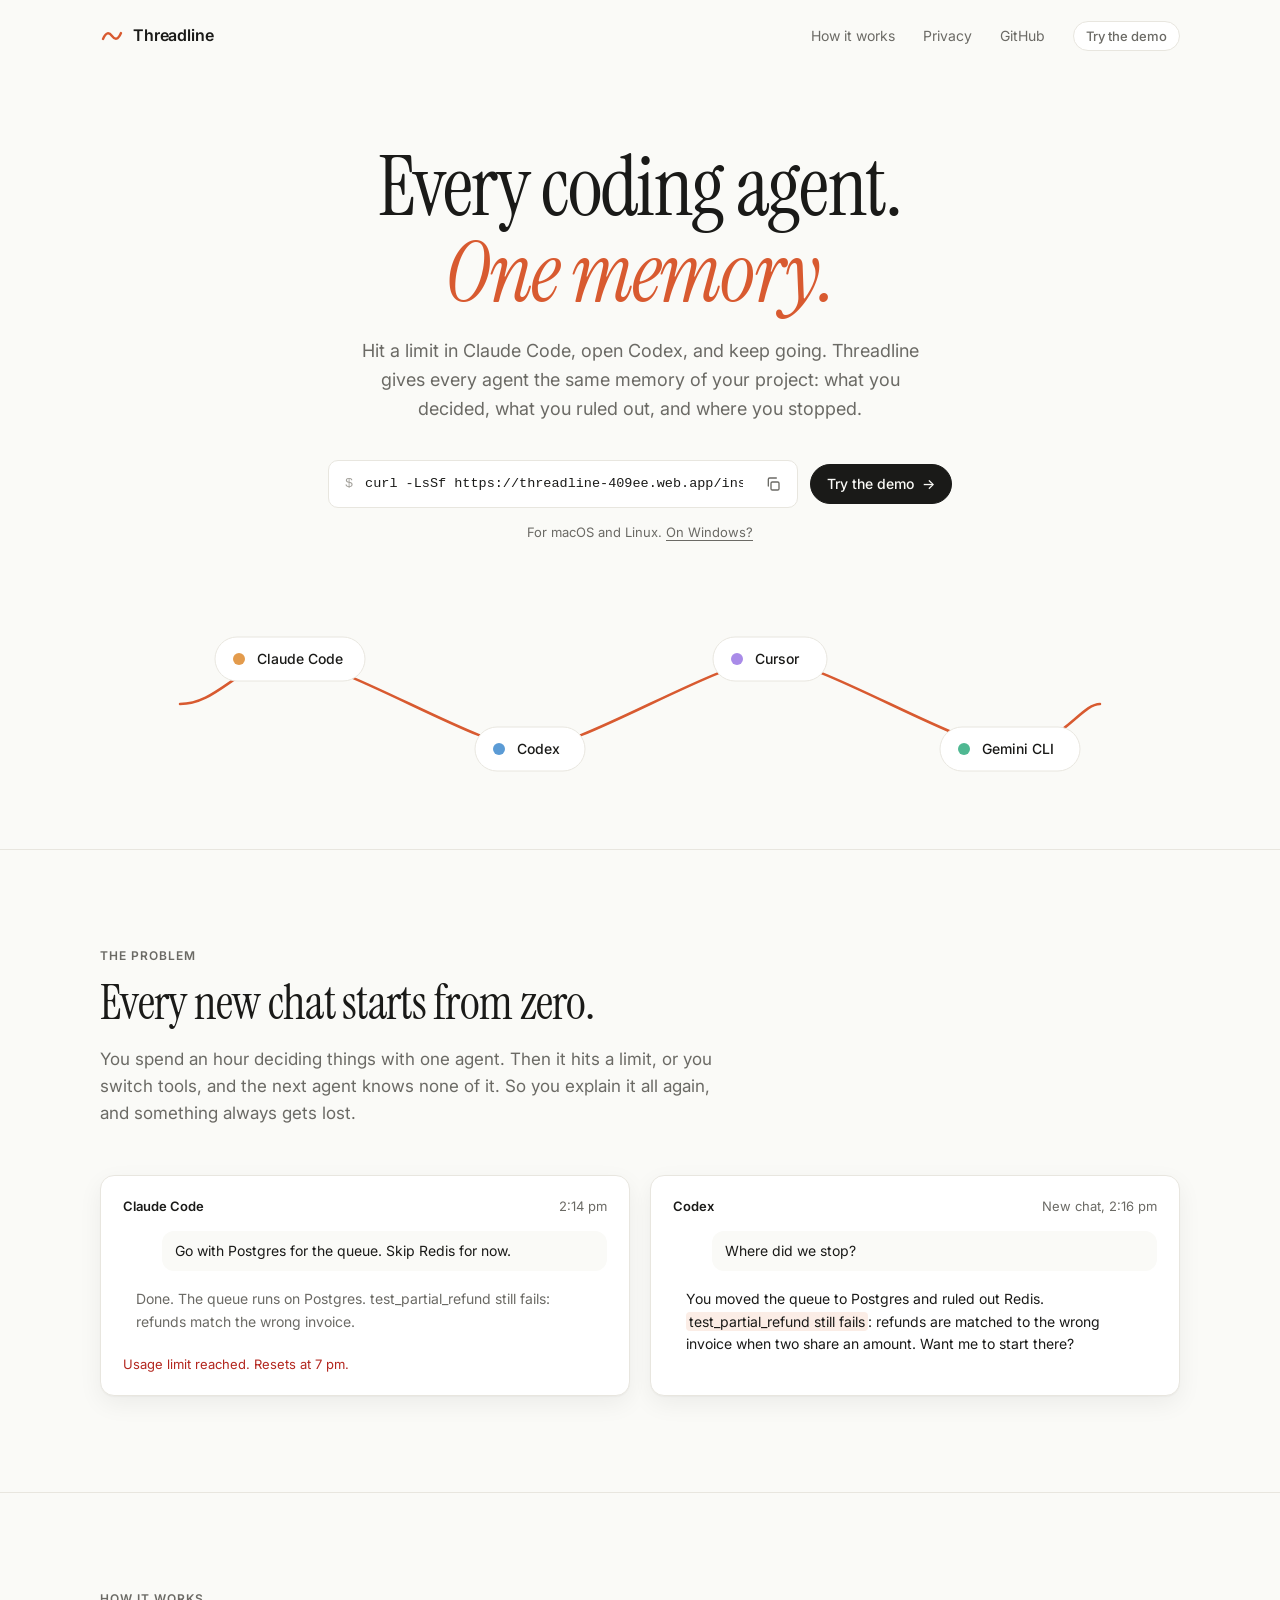
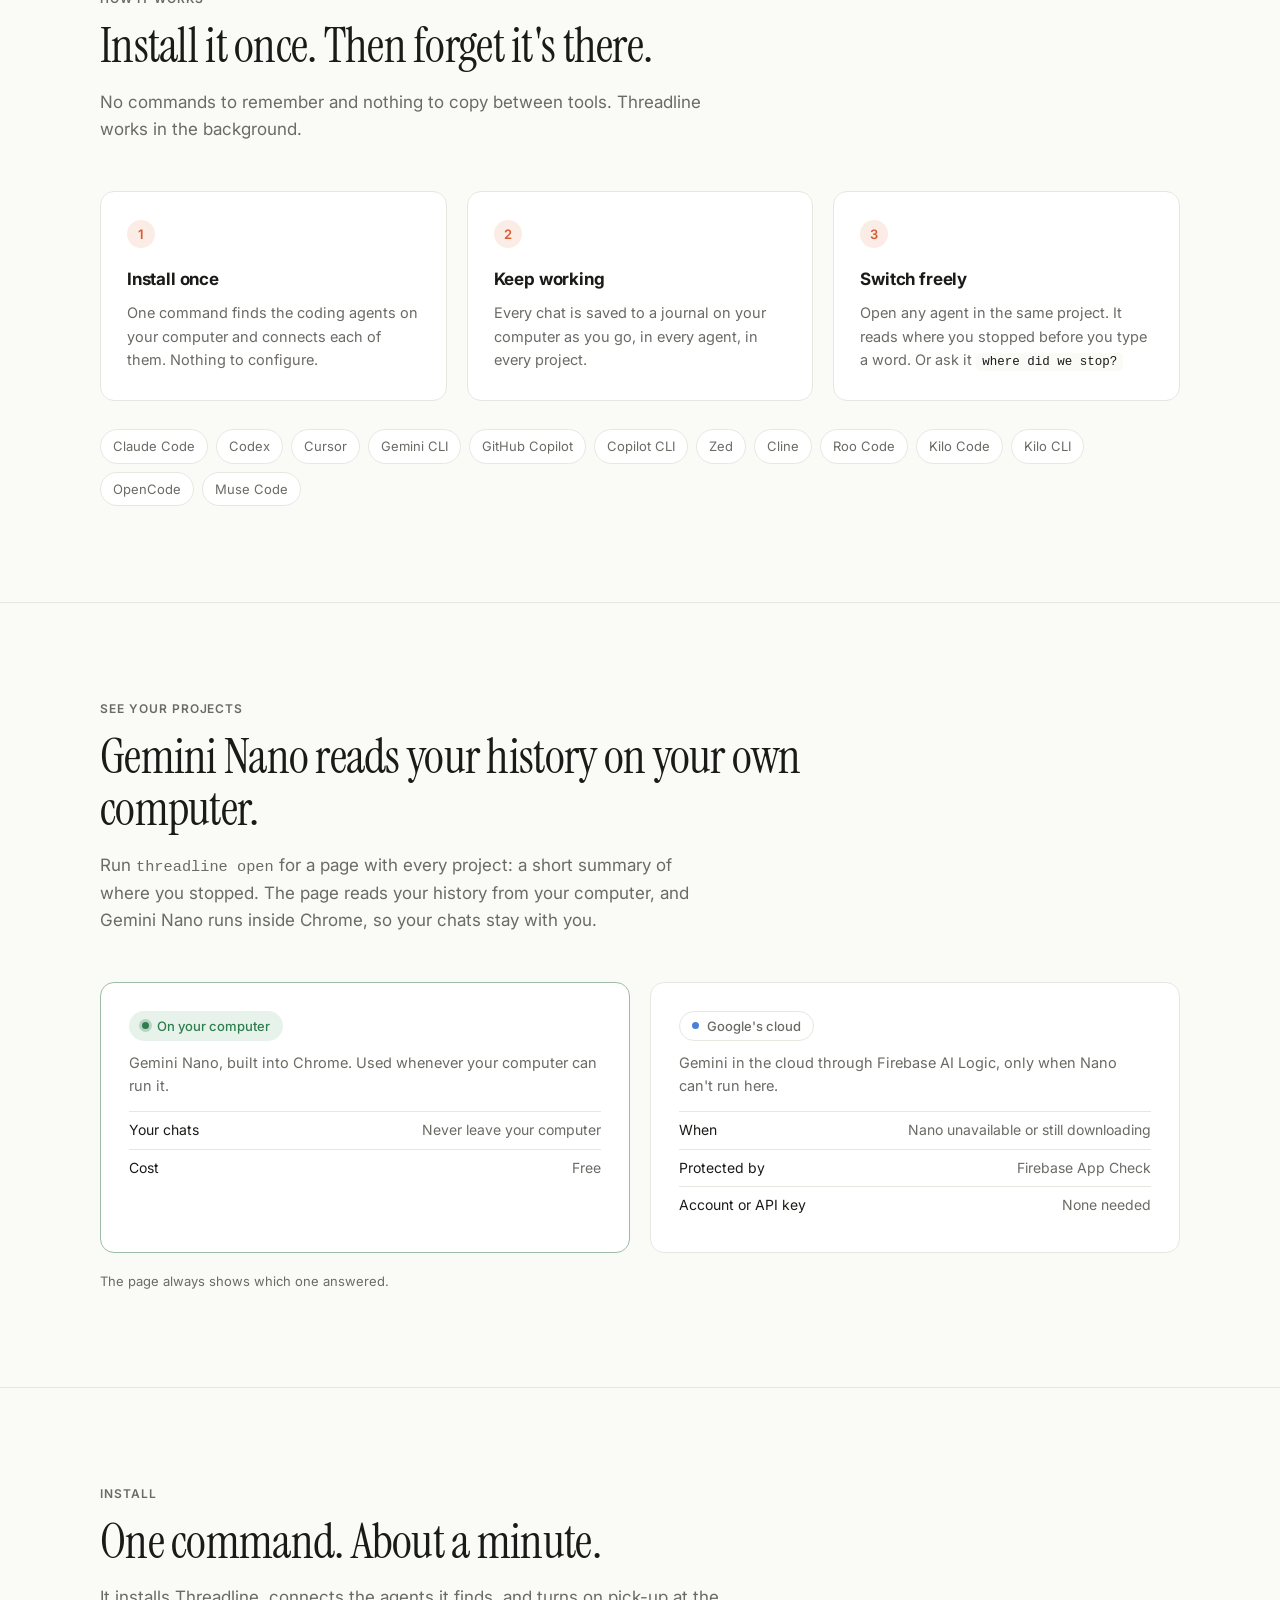
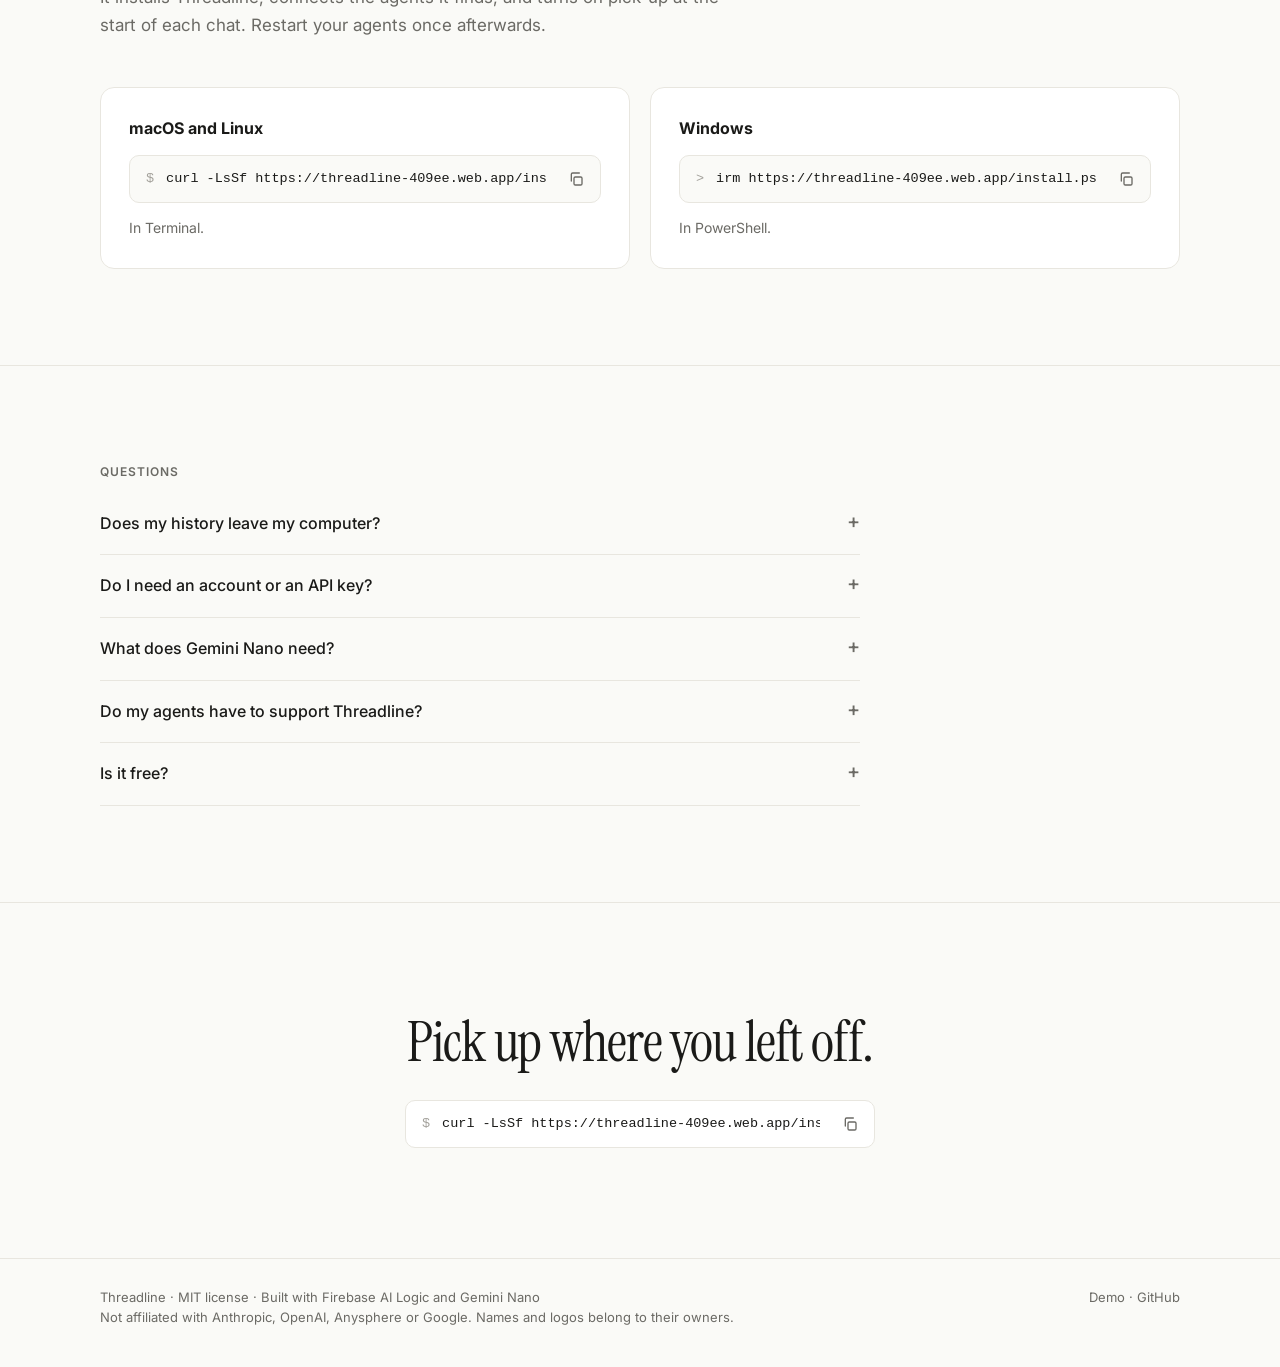
==== handoff_web/index.html @ b6a1beff "Add the Threadline page with Gemini hybrid inference threadline open shows your day, where you stopp" ====
<!doctype html>
<html lang="en">
<head>
  <meta charset="utf-8">
  <meta name="viewport" content="width=device-width, initial-scale=1">
  <title>Threadline: every coding agent, one memory</title>
  <meta name="description" content="Switch between Claude Code, Codex, Cursor and Gemini CLI without losing the thread. Your history stays on your computer.">
  <link rel="icon" href="data:image/svg+xml,%3Csvg xmlns='http://www.w3.org/2000/svg' viewBox='0 0 24 24'%3E%3Cpath d='M3 15c3-7 6-7 9-3s6 4 9-3' stroke='%23D85A30' stroke-width='2.6' fill='none' stroke-linecap='round'/%3E%3C/svg%3E">
  <link rel="preconnect" href="https://fonts.googleapis.com">
  <link rel="preconnect" href="https://fonts.gstatic.com" crossorigin>
  <link rel="stylesheet" href="https://fonts.googleapis.com/css2?family=Instrument+Serif:ital@0;1&family=Inter:wght@400;500;600&display=swap">
  <link rel="stylesheet" href="style.css">
</head>
<body class="landing">
  <header class="wrap nav">
    <a class="logo" href="/" aria-label="Threadline home">
      <svg viewBox="0 0 24 24" aria-hidden="true"><path d="M3 15c3-7 6-7 9-3s6 4 9-3" stroke="currentColor" stroke-width="2.4" fill="none" stroke-linecap="round"/></svg>
      Threadline
    </a>
    <nav>
      <a class="hide-small" href="#how">How it works</a>
      <a class="hide-small" href="#privacy">Privacy</a>
      <a href="https://github.com/temic137/threadline">GitHub</a>
      <a class="button small" href="app">Try the demo</a>
    </nav>
  </header>

  <main>
    <section class="wrap hero">
      <h1>Every coding agent.<br><em>One memory.</em></h1>
      <p class="lede">Hit a limit in Claude Code, open Codex, and keep going. Threadline gives every agent the same memory of
        your project: what you decided, what you ruled out, and where you stopped.</p>
      <div class="actions">
        <div class="command" data-command>
          <span class="prompt">$</span>
          <code data-mac="curl -LsSf https://threadline-409ee.web.app/install.sh | sh"
                data-windows="irm https://threadline-409ee.web.app/install.ps1 | iex">curl -LsSf https://threadline-409ee.web.app/install.sh | sh</code>
          <button type="button" aria-label="Copy the install command" data-copy>
            <svg viewBox="0 0 24 24" fill="none" stroke="currentColor" stroke-width="2" stroke-linecap="round" stroke-linejoin="round"><rect x="9" y="9" width="12" height="12" rx="2"/><path d="M5 15V5a2 2 0 0 1 2-2h10"/></svg>
          </button>
        </div>
        <a class="button primary" href="app">Try the demo <span aria-hidden="true">→</span></a>
      </div>
      <p class="os"><span data-os-label>For macOS and Linux.</span> <button type="button" data-os-switch>On Windows?</button></p>

      <figure class="thread-figure" aria-label="One thread running through Claude Code, Codex, Cursor and Gemini CLI">
        <svg viewBox="0 0 920 210" role="img">
          <path class="path" d="M0 105 C40 105 60 60 110 60 S300 150 350 150 S540 60 590 60 S780 150 830 150 S900 105 920 105"/>
          <g class="node" style="animation-delay:0.6s"><rect x="35" y="38" width="150" height="44" rx="22"/><circle cx="59" cy="60" r="6" fill="#E39B4C"/><text x="77" y="65">Claude Code</text></g>
          <g class="node" style="animation-delay:1.1s"><rect x="295" y="128" width="110" height="44" rx="22"/><circle cx="319" cy="150" r="6" fill="#5B9BD5"/><text x="337" y="155">Codex</text></g>
          <g class="node" style="animation-delay:1.6s"><rect x="533" y="38" width="114" height="44" rx="22"/><circle cx="557" cy="60" r="6" fill="#A98BE8"/><text x="575" y="65">Cursor</text></g>
          <g class="node" style="animation-delay:2.1s"><rect x="760" y="128" width="140" height="44" rx="22"/><circle cx="784" cy="150" r="6" fill="#4FB892"/><text x="802" y="155">Gemini CLI</text></g>
        </svg>
      </figure>
    </section>

    <section class="band" id="problem">
      <div class="wrap">
        <p class="eyebrow">The problem</p>
        <h2>Every new chat starts from zero.</h2>
        <p class="intro">You spend an hour deciding things with one agent. Then it hits a limit, or you switch tools, and the
          next agent knows none of it. So you explain it all again, and something always gets lost.</p>
        <div class="problem">
          <div class="chat">
            <header><strong>Claude Code</strong><span>2:14 pm</span></header>
            <div class="line you">Go with Postgres for the queue. Skip Redis for now.</div>
            <div class="line agent">Done. The queue runs on Postgres. test_partial_refund still fails: refunds match the wrong invoice.</div>
            <p class="limit">Usage limit reached. Resets at 7 pm.</p>
          </div>
          <div class="chat">
            <header><strong>Codex</strong><span>New chat, 2:16 pm</span></header>
            <div class="line you">Where did we stop?</div>
            <div class="line agent good">You moved the queue to Postgres and ruled out Redis. <mark>test_partial_refund still fails</mark>:
              refunds are matched to the wrong invoice when two share an amount. Want me to start there?</div>
          </div>
        </div>
      </div>
    </section>

    <section class="band" id="how">
      <div class="wrap">
        <p class="eyebrow">How it works</p>
        <h2>Install it once. Then forget it's there.</h2>
        <p class="intro">No commands to remember and nothing to copy between tools. Threadline works in the background.</p>
        <div class="steps">
          <div class="step"><h3>Install once</h3><p>One command finds the coding agents on your computer and connects each of them. Nothing to configure.</p></div>
          <div class="step"><h3>Keep working</h3><p>Every chat is saved to a journal on your computer as you go, in every agent, in every project.</p></div>
          <div class="step"><h3>Switch freely</h3><p>Open any agent in the same project. It reads where you stopped before you type a word. Or ask it <code>where did we stop?</code></p></div>
        </div>
        <div class="agents" aria-label="Agents Threadline reads">
          <span>Claude Code</span><span>Codex</span><span>Cursor</span><span>Gemini CLI</span><span>GitHub Copilot</span>
          <span>Copilot CLI</span><span>Zed</span><span>Cline</span><span>Roo Code</span><span>Kilo Code</span><span>Kilo CLI</span>
          <span>OpenCode</span><span>Muse Code</span>
        </div>
      </div>
    </section>

    <section class="band" id="privacy">
      <div class="wrap">
        <p class="eyebrow">See your projects</p>
        <h2>Gemini Nano reads your history on your own computer.</h2>
        <p class="intro">Run <code>threadline open</code> for a page with every project: a short summary of where you stopped.
          The page reads your history from your computer, and Gemini Nano runs
          inside Chrome, so your chats stay with you.</p>
        <div class="hybrid">
          <div class="side first">
            <h3><span class="pill device"><span class="dot"></span>On your computer</span></h3>
            <p>Gemini Nano, built into Chrome. Used whenever your computer can run it.</p>
            <ul>
              <li><span>Your chats</span><span>Never leave your computer</span></li>
              <li><span>Cost</span><span>Free</span></li>
            </ul>
          </div>
          <div class="side">
            <h3><span class="pill cloud"><span class="dot"></span>Google's cloud</span></h3>
            <p>Gemini in the cloud through Firebase AI Logic, only when Nano can't run here.</p>
            <ul>
              <li><span>When</span><span>Nano unavailable or still downloading</span></li>
              <li><span>Protected by</span><span>Firebase App Check</span></li>
              <li><span>Account or API key</span><span>None needed</span></li>
            </ul>
          </div>
        </div>
        <p class="footnote">The page always shows which one answered.</p>
      </div>
    </section>

    <section class="band" id="install">
      <div class="wrap">
        <p class="eyebrow">Install</p>
        <h2>One command. About a minute.</h2>
        <p class="intro">It installs Threadline, connects the agents it finds, and turns on pick-up at the start of each chat.
          Restart your agents once afterwards.</p>
        <div class="install">
          <div class="box">
            <h3>macOS and Linux</h3>
            <div class="command" data-command><span class="prompt">$</span><code>curl -LsSf https://threadline-409ee.web.app/install.sh | sh</code>
              <button type="button" aria-label="Copy the macOS and Linux command" data-copy><svg viewBox="0 0 24 24" fill="none" stroke="currentColor" stroke-width="2" stroke-linecap="round" stroke-linejoin="round"><rect x="9" y="9" width="12" height="12" rx="2"/><path d="M5 15V5a2 2 0 0 1 2-2h10"/></svg></button></div>
            <p>In Terminal.</p>
          </div>
          <div class="box">
            <h3>Windows</h3>
            <div class="command" data-command><span class="prompt">&gt;</span><code>irm https://threadline-409ee.web.app/install.ps1 | iex</code>
              <button type="button" aria-label="Copy the Windows command" data-copy><svg viewBox="0 0 24 24" fill="none" stroke="currentColor" stroke-width="2" stroke-linecap="round" stroke-linejoin="round"><rect x="9" y="9" width="12" height="12" rx="2"/><path d="M5 15V5a2 2 0 0 1 2-2h10"/></svg></button></div>
            <p>In PowerShell.</p>
          </div>
        </div>
      </div>
    </section>

    <section class="band" id="faq">
      <div class="wrap"><div class="faq">
        <p class="eyebrow">Questions</p>
        <details><summary>Does my history leave my computer?</summary>
          <p>No. The journal lives in a folder in your home directory. The page at threadline-409ee.web.app reads it straight
            from your computer through a small local server that only answers that page, with a secret that changes every
            time you run <code>threadline open</code>. The only exception is the cloud fallback: if Gemini Nano can't run,
            the messages being read go to Gemini in Google's cloud, and the page says so.</p></details>
        <details><summary>Do I need an account or an API key?</summary>
          <p>No. There is nothing to sign up for and nothing to paste in.</p></details>
        <details><summary>What does Gemini Nano need?</summary>
          <p>Chrome on a recent computer with enough memory and free disk space. Chrome downloads the model once and the page
            shows the progress. Until then, or if your computer can't run it, the page uses the cloud.</p></details>
        <details><summary>Do my agents have to support Threadline?</summary>
          <p>No. Threadline reads the chats each agent already saves on your computer and connects to each agent through MCP,
            the standard way agents use tools.</p></details>
        <details><summary>Is it free?</summary>
          <p>Yes. Threadline is open source under the MIT license.</p></details>
      </div></div>
    </section>

    <section class="closing">
      <div class="wrap">
        <h2>Pick up where you left off.</h2>
        <div class="command" data-command><span class="prompt">$</span><code>curl -LsSf https://threadline-409ee.web.app/install.sh | sh</code>
          <button type="button" aria-label="Copy the install command" data-copy><svg viewBox="0 0 24 24" fill="none" stroke="currentColor" stroke-width="2" stroke-linecap="round" stroke-linejoin="round"><rect x="9" y="9" width="12" height="12" rx="2"/><path d="M5 15V5a2 2 0 0 1 2-2h10"/></svg></button></div>
      </div>
    </section>
  </main>

  <footer class="site">
    <div class="wrap">
      <span>Threadline · MIT license · Built with Firebase AI Logic and Gemini Nano<br>Not affiliated with Anthropic, OpenAI, Anysphere or Google. Names and logos belong to their owners.</span>
      <span><a href="app">Demo</a> · <a href="https://github.com/temic137/threadline">GitHub</a></span>
    </div>
  </footer>
  <script src="landing.js"></script>
</body>
</html>
---- handoff_web/style.css ----
/* Threadline: one coral accent on quiet neutrals. Serif for headlines, Inter for reading, mono for commands. */
:root {
  --bg: #FAFAF7; --surface: #FFFFFF; --text: #1A1A18; --muted: #6B6A65; --faint: #A3A19B; --line: #E8E6DF;
  --accent: #D85A30; --accent-soft: #FBEDE6; --green: #2F7D4F; --green-soft: #E6F2EA; --red: #B3261E;
  --serif: "Instrument Serif", "Iowan Old Style", Georgia, serif;
  --sans: Inter, -apple-system, BlinkMacSystemFont, "Segoe UI", system-ui, sans-serif;
  --mono: ui-monospace, "SF Mono", Menlo, Consolas, monospace;
  --radius: 10px; --shadow: 0 1px 2px rgba(20, 20, 18, .04), 0 8px 24px rgba(20, 20, 18, .06);
  color-scheme: light dark;
}
@media (prefers-color-scheme: dark) {
  :root {
    --bg: #141413; --surface: #1C1C1A; --text: #EDEDEA; --muted: #9A9893; --faint: #6A6964; --line: #2C2B28;
    --accent: #E8794F; --accent-soft: #3A241B; --green: #6CC08E; --green-soft: #1C2E23; --red: #F2867E;
    --shadow: 0 1px 2px rgba(0, 0, 0, .3), 0 8px 24px rgba(0, 0, 0, .3);
  }
}
* { box-sizing: border-box; }
html { -webkit-text-size-adjust: 100%; }
body { margin: 0; background: var(--bg); color: var(--text); font: 15px/1.6 var(--sans); -webkit-font-smoothing: antialiased; }
a { color: inherit; }
button { font: inherit; color: inherit; cursor: pointer; }
code, kbd, pre { font-family: var(--mono); font-size: .9em; }
:focus-visible { outline: 2px solid var(--accent); outline-offset: 2px; border-radius: 4px; }
[hidden] { display: none !important; }

/* ---------- Shared pieces ---------- */
.logo { display: inline-flex; align-items: center; gap: 9px; font-weight: 600; letter-spacing: -.01em; text-decoration: none; font-size: 16px; }
.logo svg { width: 24px; height: 24px; color: var(--accent); }
.button { display: inline-flex; align-items: center; gap: 8px; height: 40px; padding: 0 16px; border-radius: 999px;
  border: 1px solid var(--line); background: var(--surface); text-decoration: none; font-weight: 500; font-size: 14px;
  transition: border-color .15s, background .15s; }
.button:hover { border-color: var(--faint); }
.button.primary { background: var(--text); color: var(--bg); border-color: var(--text); }
.button.primary:hover { opacity: .9; }
.button:disabled { opacity: .4; cursor: not-allowed; }
.button.small { height: 30px; padding: 0 12px; font-size: 13px; }
.muted { color: var(--muted); }
.eyebrow { font-size: 12px; font-weight: 600; letter-spacing: .08em; text-transform: uppercase; color: var(--muted); margin: 0 0 12px; }

.command { display: flex; align-items: center; gap: 12px; max-width: 100%; padding: 0 6px 0 16px; height: 48px;
  background: var(--surface); border: 1px solid var(--line); border-radius: var(--radius); font-family: var(--mono); font-size: 13.5px; }
.command .prompt { color: var(--faint); user-select: none; }
.command code { flex: 1; overflow-x: auto; white-space: nowrap; scrollbar-width: none; font-size: inherit; }
.command button { flex: none; width: 36px; height: 36px; border-radius: 8px; border: 0; background: none; color: var(--muted); display: grid; place-items: center; }
.command button:hover { background: var(--bg); color: var(--text); }
.command button svg { width: 16px; height: 16px; }
.command button.copied { color: var(--green); }

.pill { display: inline-flex; align-items: center; gap: 8px; height: 30px; padding: 0 12px; border-radius: 999px;
  font-size: 13px; font-weight: 500; background: var(--surface); border: 1px solid var(--line); color: var(--muted); white-space: nowrap; }
.pill .dot { width: 7px; height: 7px; border-radius: 50%; background: var(--faint); }
.pill.device { background: var(--green-soft); border-color: transparent; color: var(--green); }
.pill.device .dot { background: var(--green); box-shadow: 0 0 0 3px color-mix(in srgb, var(--green) 25%, transparent); }
.pill.cloud .dot { background: #4A7FD8; }
.pill.busy .dot { animation: pulse 1.2s ease-in-out infinite; }
button.pill:hover { border-color: var(--faint); }
@keyframes pulse { 50% { opacity: .3; } }

/* ---------- Landing ---------- */
.landing { --width: 1080px; }
.wrap { width: min(var(--width), calc(100% - 48px)); margin: 0 auto; }
.nav { display: flex; align-items: center; justify-content: space-between; height: 72px; }
.nav nav { display: flex; align-items: center; gap: 28px; font-size: 14px; color: var(--muted); }
.nav nav a { text-decoration: none; }
.nav nav a:hover { color: var(--text); }

.hero { padding: 72px 0 40px; text-align: center; }
.hero h1 { font: 400 clamp(44px, 7.4vw, 84px)/1.02 var(--serif); letter-spacing: -.02em; margin: 0 0 22px; }
.hero h1 em { color: var(--accent); font-style: italic; }
.hero p.lede { font-size: 18px; color: var(--muted); max-width: 560px; margin: 0 auto 36px; }
.hero .actions { display: flex; flex-wrap: wrap; justify-content: center; align-items: center; gap: 12px; }
.hero .command { width: 470px; }
.hero .os { margin-top: 14px; font-size: 13px; color: var(--muted); }
.hero .os button { border: 0; background: none; padding: 0; text-decoration: underline; text-underline-offset: 3px; color: inherit; }

.thread-figure { margin: 56px auto 0; max-width: 920px; }
.thread-figure svg { width: 100%; height: auto; display: block; overflow: visible; }
.thread-figure .path { fill: none; stroke: var(--accent); stroke-width: 2.5; stroke-linecap: round;
  stroke-dasharray: 1400; stroke-dashoffset: 1400; animation: draw 2.4s .3s cubic-bezier(.6, .1, .2, 1) forwards; }
.thread-figure .node rect { fill: var(--surface); stroke: var(--line); }
.thread-figure .node text { font: 500 14px var(--sans); fill: var(--text); }
.thread-figure .node { opacity: 0; animation: rise .5s forwards; }
.thread-figure .caption { font: 13px var(--sans); fill: var(--muted); }
@keyframes draw { to { stroke-dashoffset: 0; } }
@keyframes rise { from { opacity: 0; transform: translateY(6px); } to { opacity: 1; transform: none; } }
@media (prefers-reduced-motion: reduce) { .thread-figure .path, .thread-figure .node { animation: none; opacity: 1; stroke-dashoffset: 0; } }

section.band { padding: 96px 0; border-top: 1px solid var(--line); }
section.band h2 { font: 400 clamp(32px, 4.4vw, 48px)/1.1 var(--serif); letter-spacing: -.015em; margin: 0 0 16px; max-width: 720px; }
section.band p.intro { color: var(--muted); font-size: 17px; max-width: 620px; margin: 0 0 48px; }

.problem { display: grid; grid-template-columns: minmax(0, 1fr) minmax(0, 1fr); gap: 20px; }
.chat { background: var(--surface); border: 1px solid var(--line); border-radius: 14px; padding: 20px 22px; box-shadow: var(--shadow); }
.chat header { display: flex; align-items: center; justify-content: space-between; font-size: 13px; color: var(--muted); margin-bottom: 14px; }
.chat header strong { color: var(--text); font-weight: 600; }
.chat .line { padding: 9px 13px; border-radius: 12px; font-size: 14px; margin-bottom: 8px; max-width: 92%; }
.chat .you { background: var(--bg); margin-left: auto; }
.chat .agent { color: var(--muted); }
.chat .limit { font-size: 13px; color: var(--red); margin: 12px 0 0; }
.chat .agent.good { color: var(--text); }
.chat .agent.good mark { background: var(--accent-soft); color: inherit; padding: 1px 3px; border-radius: 4px; }

.steps { display: grid; grid-template-columns: repeat(3, 1fr); gap: 20px; counter-reset: step; }
.step { padding: 28px 26px; background: var(--surface); border: 1px solid var(--line); border-radius: 14px; }
.step::before { counter-increment: step; content: counter(step); display: grid; place-items: center; width: 28px; height: 28px;
  border-radius: 50%; background: var(--accent-soft); color: var(--accent); font-weight: 600; font-size: 13px; margin-bottom: 18px; }
.step h3 { margin: 0 0 8px; font-size: 17px; letter-spacing: -.01em; }
.step p { margin: 0; color: var(--muted); font-size: 14.5px; }
.step code { font-size: 12.5px; background: var(--bg); padding: 2px 6px; border-radius: 5px; color: var(--text); }

.hybrid { display: grid; grid-template-columns: 1fr 1fr; gap: 20px; }
.hybrid .side { padding: 28px; border-radius: 14px; border: 1px solid var(--line); background: var(--surface); }
.hybrid .side.first { border-color: color-mix(in srgb, var(--green) 40%, var(--line)); }
.hybrid h3 { display: flex; align-items: center; gap: 10px; margin: 0 0 10px; font-size: 17px; }
.hybrid p { margin: 0; color: var(--muted); font-size: 14.5px; }
.hybrid ul { margin: 14px 0 0; padding: 0; list-style: none; font-size: 14px; }
.hybrid li { padding: 7px 0; border-top: 1px solid var(--line); display: flex; justify-content: space-between; gap: 12px; }
.hybrid li span:last-child { color: var(--muted); text-align: right; }

.footnote { margin: 18px 0 0; font-size: 13px; color: var(--muted); }
.footnote a { text-underline-offset: 3px; }

.install { display: grid; grid-template-columns: minmax(0, 1fr) minmax(0, 1fr); gap: 20px; }
.install .box { padding: 28px; border-radius: 14px; border: 1px solid var(--line); background: var(--surface); }
.install h3 { margin: 0 0 14px; font-size: 16px; }
.install .command { background: var(--bg); }
.install p { margin: 14px 0 0; color: var(--muted); font-size: 14px; }

.agents { display: flex; flex-wrap: wrap; gap: 8px; margin-top: 28px; }
.agents span { padding: 6px 12px; border: 1px solid var(--line); border-radius: 999px; font-size: 13px; color: var(--muted); background: var(--surface); }

.faq { max-width: 760px; }
.faq details { border-bottom: 1px solid var(--line); padding: 18px 0; }
.faq summary { cursor: pointer; font-weight: 500; font-size: 16px; list-style: none; display: flex; justify-content: space-between; gap: 16px; }
.faq summary::-webkit-details-marker { display: none; }
.faq summary::after { content: "+"; color: var(--muted); font-size: 20px; line-height: 1; transition: transform .2s; }
.faq details[open] summary::after { transform: rotate(45deg); }
.faq details p { color: var(--muted); margin: 12px 0 0; font-size: 15px; }

.closing { text-align: center; padding: 110px 0; border-top: 1px solid var(--line); }
.closing h2 { font: 400 clamp(36px, 5vw, 56px)/1.05 var(--serif); margin: 0 0 28px; letter-spacing: -.02em; }
.closing .command { width: 470px; margin: 0 auto; }
footer.site { border-top: 1px solid var(--line); padding: 28px 0 40px; font-size: 13px; color: var(--muted); }
footer.site .wrap { display: flex; justify-content: space-between; gap: 20px; flex-wrap: wrap; }
footer.site a { text-decoration: none; }
footer.site a:hover { color: var(--text); }

@media (max-width: 820px) {
  .problem, .steps, .hybrid, .install { grid-template-columns: minmax(0, 1fr); }
  .nav nav a.hide-small { display: none; }
  .hero { padding-top: 40px; }
  .hero .command, .closing .command { width: 100%; }
  section.band { padding: 64px 0; }
}

/* ---------- App ---------- */
.app { height: 100vh; height: 100dvh; display: flex; flex-direction: column; }
.topbar { display: flex; align-items: center; justify-content: space-between; gap: 16px; height: 60px; padding: 0 24px; border-bottom: 1px solid var(--line); background: var(--surface); }
.topbar .right { display: flex; align-items: center; gap: 10px; }
.notice { display: flex; align-items: center; justify-content: center; flex-wrap: wrap; gap: 6px 12px; padding: 9px 24px;
  background: var(--accent-soft); font-size: 13.5px; text-align: center; }
.notice code { background: var(--surface); padding: 2px 7px; border-radius: 5px; font-size: 12.5px; }
.layout { flex: 1; display: grid; grid-template-columns: 260px 1fr; min-height: 0; }

.projects { border-right: 1px solid var(--line); overflow-y: auto; padding: 20px 12px; }
.projects h2 { font-size: 12px; font-weight: 600; letter-spacing: .08em; text-transform: uppercase; color: var(--muted); margin: 0 12px 10px; }
.projects .node { display: flex; align-items: center; gap: 6px; width: 100%; text-align: left; padding: 7px 10px 7px 4px;
  border: 0; border-radius: 8px; background: none; margin-bottom: 1px; color: var(--muted); }
.projects .node:hover { background: var(--surface); color: var(--text); }
.projects .node[aria-current="true"] { background: var(--surface); color: var(--text); box-shadow: inset 2px 0 0 var(--accent), var(--shadow); }
.projects .node b { flex: 1; min-width: 0; font-weight: 500; font-size: 14px; overflow: hidden; text-overflow: ellipsis; white-space: nowrap; color: var(--text); }
.projects .node.depth-1 { padding-left: 28px; }
.projects .node.depth-1 b { font-weight: 400; font-size: 13.5px; }
.projects .node > span:last-child { font-size: 12px; color: var(--faint); font-variant-numeric: tabular-nums; }
.chevron { flex: none; width: 18px; height: 18px; display: grid; place-items: center; border-radius: 4px; font-size: 15px; color: var(--faint); transition: transform .15s; }
.chevron.open { transform: rotate(90deg); }
.chevron:hover { background: var(--line); color: var(--text); }
.chevron.none { visibility: hidden; }

.search { flex: 1; max-width: 420px; height: 34px; padding: 0 14px; border-radius: 999px; border: 1px solid var(--line);
  background: var(--bg); font: inherit; font-size: 13.5px; color: inherit; }
.search:focus { outline: none; border-color: var(--faint); }
.subline { margin: 0 0 40px; font-size: 13px; color: var(--muted); }
/* Each agent is a color on one thread. */
.knot { display: inline-block; flex: none; width: 10px; height: 10px; border-radius: 50%; background: var(--c); box-shadow: 0 0 0 3px var(--bg); }
.agent-tag { white-space: nowrap; }
.agent-tag .knot { width: 7px; height: 7px; margin: 0 5px 1px 1px; box-shadow: none; vertical-align: middle; }

.thread { list-style: none; margin: 0 0 14px; padding: 0; }
.thread-item, .handoff { position: relative; }
/* The line: from this chat's knot down to the next (older) one, fading into that agent's color. */
.thread-item::before { content: ""; position: absolute; left: 12px; top: 22px; bottom: 0; width: 2px; border-radius: 2px;
  background: linear-gradient(var(--c), var(--next)); opacity: .75; }
.thread-item:not(.first)::after { content: ""; position: absolute; left: 12px; top: 0; height: 22px; width: 2px; background: var(--c); opacity: .75; }
.thread-item.last::before { display: none; }
.handoff { padding: 2px 0 2px 32px; font-size: 11.5px; color: var(--faint); font-style: italic; }
.handoff::before { content: ""; position: absolute; left: 12px; top: 0; bottom: 0; width: 2px; background: linear-gradient(var(--c), var(--next)); opacity: .75; }
.chat-head { position: relative; z-index: 1; display: grid; grid-template-columns: 18px minmax(0, 1fr) auto; gap: 14px; align-items: start; width: 100%; padding: 13px 4px;
  border: 0; background: none; text-align: left; }
.chat-head:hover b { color: var(--accent); }
.chat-head .knot { margin: 5px 0 0 0; justify-self: center; }
.chat-text b { display: block; font-weight: 500; font-size: 14.5px; overflow: hidden; text-overflow: ellipsis; white-space: nowrap; transition: color .15s; }
.chat-text span { display: block; font-size: 13px; color: var(--muted); margin-top: 2px; }
.chat-text b + span { display: -webkit-box; -webkit-line-clamp: 2; -webkit-box-orient: vertical; overflow: hidden; }
.thread-item.writing .chat-text b, .stretches b.pending { color: var(--faint); animation: breathe 1.4s ease-in-out infinite; }
@keyframes breathe { 50% { opacity: .45; } }
/* While Gemini writes a card or a stretch, the words appear with a caret after them. */
.thread-item.typing .chat-text > :last-child::after, .stretches li.typing .stretch-text > :last-child::after {
  content: ""; display: inline-block; width: 2px; height: 1em; margin-left: 2px; vertical-align: -2px; background: var(--accent); animation: blink 1s steps(2) infinite; }
@keyframes blink { 50% { opacity: 0; } }
@media (prefers-reduced-motion: reduce) { .thread-item.writing .chat-text b, .stretches b.pending { animation: none; } }
/* The timeline: stretches of work across every agent, newest first. */
.stretches { list-style: none; margin: 0; padding: 0; }
.stretches li { display: grid; grid-template-columns: 128px minmax(0, 1fr) auto; gap: 14px; align-items: start; padding: 11px 4px; border-top: 1px solid var(--line); }
.stretches li:first-child { border-top: 0; }
.stretches .when { text-align: left; }
.stretch-text b { display: block; font-weight: 500; font-size: 14.5px; overflow: hidden; text-overflow: ellipsis; white-space: nowrap; }
.stretch-text span { display: -webkit-box; -webkit-line-clamp: 2; -webkit-box-orient: vertical; overflow: hidden; font-size: 13px; color: var(--muted); margin-top: 2px; }
.stretches .knots { display: flex; gap: 5px; padding-top: 5px; }
.stretches .knots .knot { width: 8px; height: 8px; box-shadow: none; }
.when { font-size: 12px; color: var(--faint); white-space: nowrap; padding-top: 2px; text-align: right; }
.when .who { display: block; color: var(--muted); }
.private-note { display: flex; align-items: center; gap: 7px; margin: 12px 0 0; font-size: 12.5px; color: var(--green); }
.private-note svg { flex: none; width: 13px; height: 13px; }
.label + .private-note { margin: 0 0 14px; }
.chat-detail { padding: 0 4px 16px 36px; display: grid; gap: 10px; }
.said { font-size: 13.5px; white-space: pre-wrap; overflow-wrap: anywhere; max-height: 260px; overflow-y: auto; padding: 12px 14px;
  border-radius: var(--radius); background: var(--surface); border: 1px solid var(--line); }
.said.you { background: var(--bg); }
.said span { display: block; font-size: 11.5px; font-weight: 600; color: var(--muted); margin-bottom: 4px; }

/* Your day: each project you worked on, and its stretches of work. */
.projects .day-node b { font-family: var(--serif); font-size: 18px; font-weight: 400; }
.day-list { list-style: none; margin: 0; padding: 0; }
.day-list > li + li { margin-top: 26px; }
.day-head { display: flex; align-items: baseline; gap: 10px; width: 100%; padding: 0 4px 6px; border: 0; border-bottom: 1px solid var(--line); background: none; text-align: left; font: inherit; color: inherit; }
.day-head b { font-weight: 600; font-size: 15px; transition: color .15s; }
.day-head:hover b { color: var(--accent); }
.day-head .when { margin-left: auto; padding-top: 0; }
.search:disabled { opacity: .55; }
.results { list-style: none; margin: 0; padding: 0; }
.results li { padding: 16px 0; border-bottom: 1px solid var(--line); }
.result-head { display: flex; align-items: center; gap: 12px; }
.result-head b { flex: 1; min-width: 0; font-weight: 500; font-size: 14px; overflow: hidden; text-overflow: ellipsis; white-space: nowrap; }
.results p { margin: 6px 0 0 22px; font-size: 13.5px; color: var(--muted); overflow-wrap: anywhere; }
.results .who { color: var(--text); font-weight: 500; }
.results mark { background: var(--accent-soft); color: var(--text); border-radius: 3px; padding: 0 2px; }

.reader { overflow-y: auto; padding: 56px 64px 96px; }
.reader > div { max-width: 700px; margin: 0 auto; }
.reader h1 { font: 400 40px/1.1 var(--serif); letter-spacing: -.015em; margin: 0 0 8px; }
.block { margin-bottom: 52px; }
.label { display: flex; align-items: baseline; gap: 12px; margin: 0 0 14px; font-size: 12px; font-weight: 600; letter-spacing: .08em; text-transform: uppercase; color: var(--muted); }
button.link { border: 0; background: none; padding: 0; color: var(--accent); text-decoration: underline; text-underline-offset: 3px; font: inherit; }

.summary { font: 400 18px/1.65 var(--sans); margin: 0; }
.summary u { text-decoration: none; background: linear-gradient(var(--accent), var(--accent)) 0 100% / 100% 2px no-repeat; padding-bottom: 1px; }
.summary.waiting { color: var(--muted); }
.summary .cursor { display: inline-block; width: .45em; height: .9em; vertical-align: -.08em; background: var(--accent); margin-left: 3px; animation: pulse 1s infinite; }

.empty { color: var(--muted); font-size: 14.5px; margin: 0; }


.skeleton { background: linear-gradient(90deg, var(--line), color-mix(in srgb, var(--line) 40%, transparent), var(--line)); background-size: 200% 100%;
  animation: shimmer 1.4s infinite; border-radius: 6px; height: 1em; margin: 10px 0; }
@keyframes shimmer { to { background-position: -200% 0; } }
.spinner { display: inline-block; flex: none; width: 14px; height: 14px; border-radius: 50%; border: 2px solid var(--line);
  border-top-color: var(--accent); animation: spin .7s linear infinite; vertical-align: -2px; }
@keyframes spin { to { transform: rotate(360deg); } }
.loading { display: flex; align-items: center; gap: 10px; margin: 0; padding: 4px 0; font-size: 14px; color: var(--muted); }
@media (prefers-reduced-motion: reduce) { .spinner { animation-duration: 2s; } }

@media (max-width: 820px) {
  .layout { grid-template-columns: 1fr; grid-template-rows: auto 1fr; }
  .projects { border-right: 0; border-bottom: 1px solid var(--line); display: flex; gap: 6px; overflow-x: auto; padding: 10px 12px; }
  .projects h2 { display: none; }
  .projects .node { width: auto; flex: none; }
  .projects .node.depth-1 { padding-left: 10px; }
  .chevron { display: none; }
  .search { max-width: none; min-width: 0; }
  .reader { padding: 32px 20px 64px; }
  .topbar { padding: 0 16px; }
  .pill .long { display: none; }
  .projects .skeleton { flex: none; width: 90px !important; height: 30px; margin: 0; border-radius: 8px; }
  /* Tabs in a row: the current one is underlined rather than marked on its left edge. */
  .projects .node[aria-current="true"] { box-shadow: inset 0 -2px 0 var(--accent); border-radius: 8px 8px 2px 2px; }
  .reader h1 { font-size: 34px; overflow-wrap: anywhere; }
  .chat-text b { white-space: normal; display: -webkit-box; -webkit-line-clamp: 2; -webkit-box-orient: vertical; }
  .chat-head { gap: 10px; }
  .chat-detail { padding-left: 28px; }
  .said { max-height: 220px; }
  .stretches li { grid-template-columns: minmax(0, 1fr) auto; gap: 4px 10px; }
  .stretches .when { grid-column: 1 / -1; }
  .stretch-text b { white-space: normal; }
}
@media (max-width: 400px) {
  .topbar { gap: 10px; padding: 0 12px; }
  .topbar .logo { font-size: 0; gap: 0; }  /* Just the mark, so the search box keeps its room. */
  .reader { padding: 24px 16px 56px; }
}
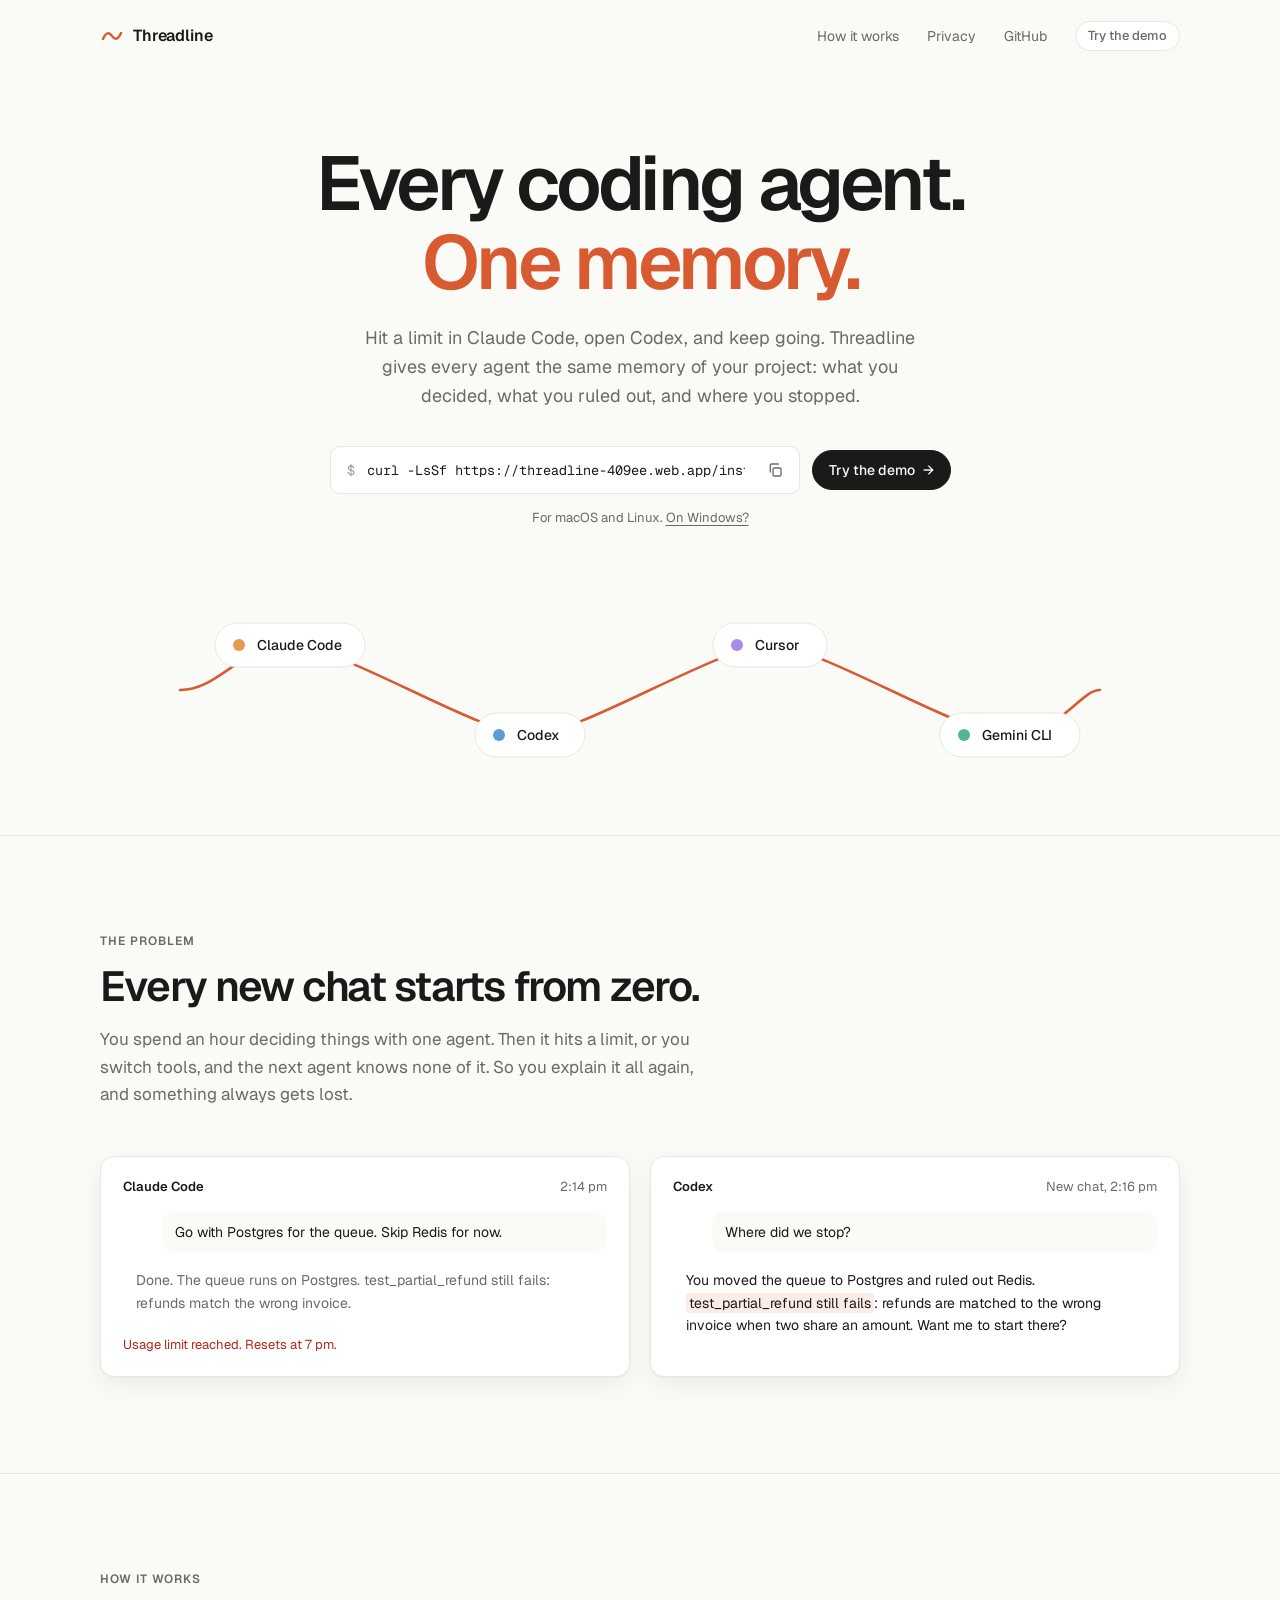
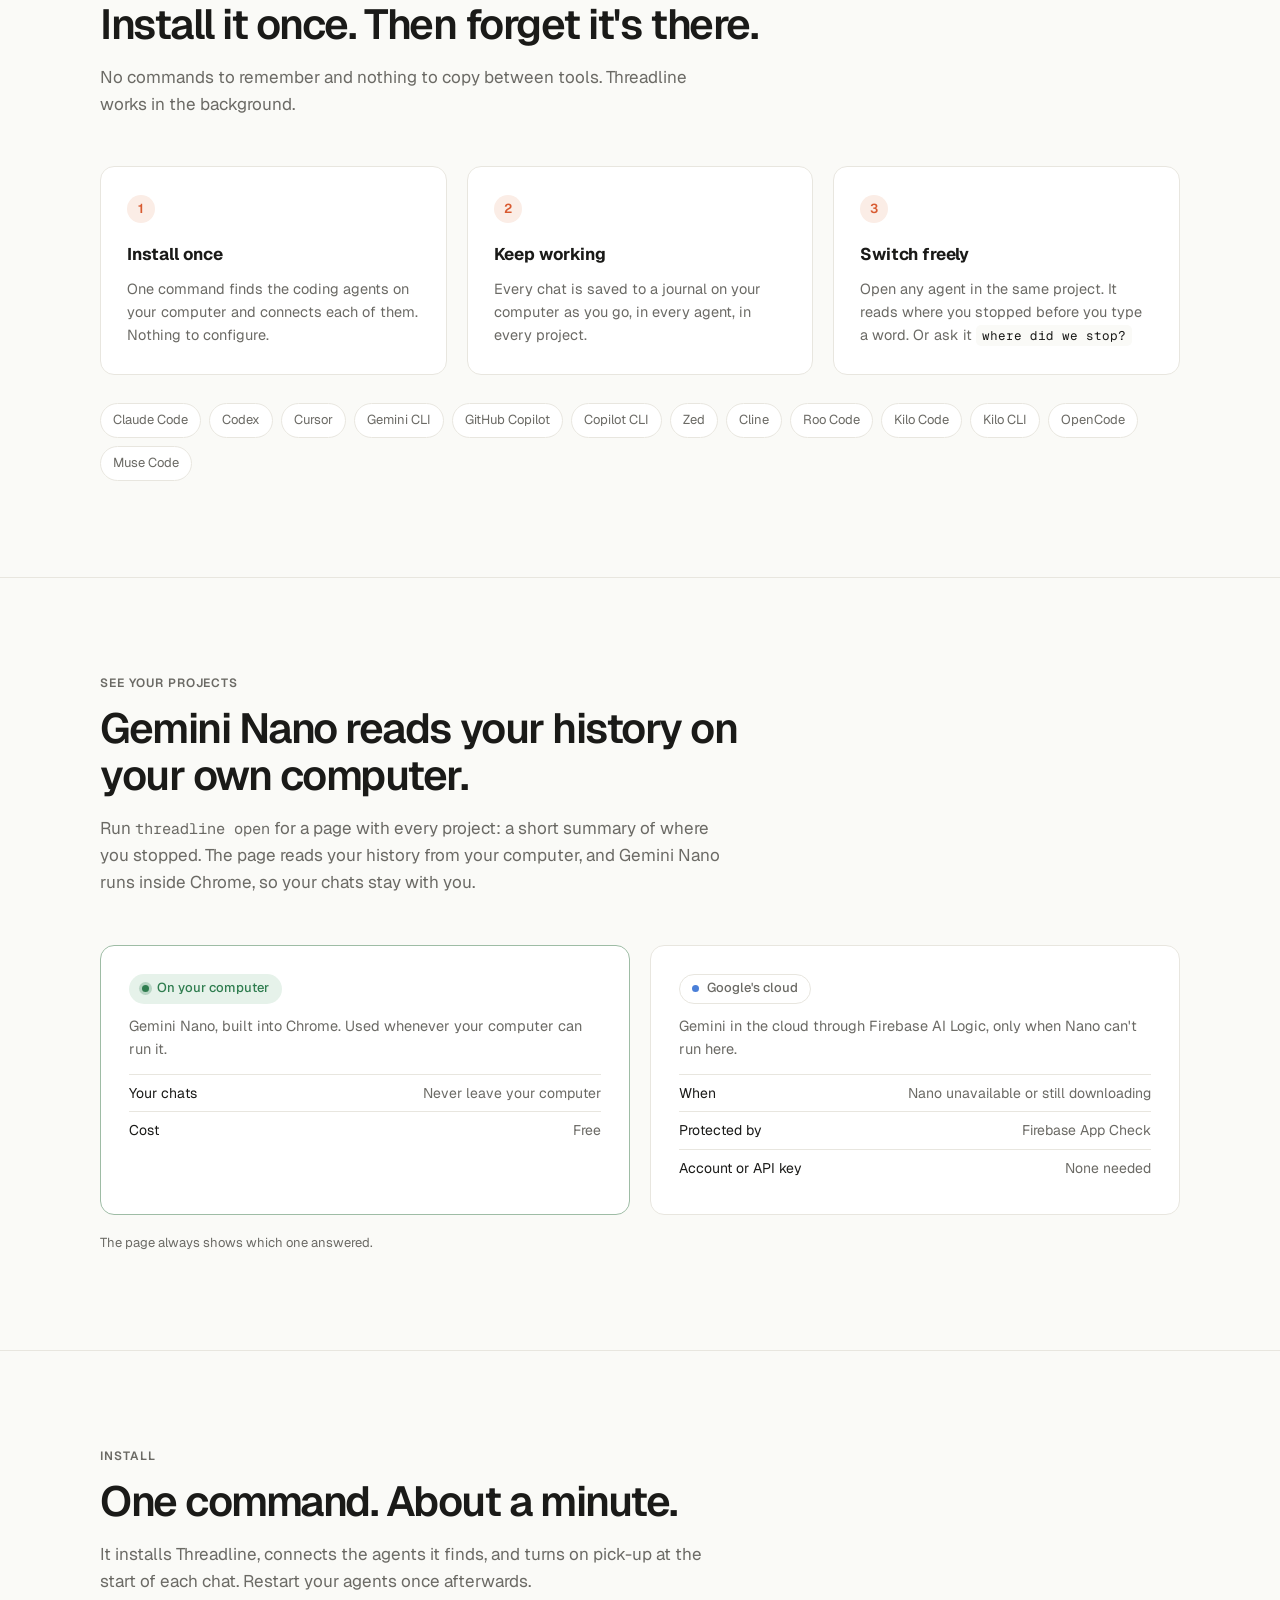
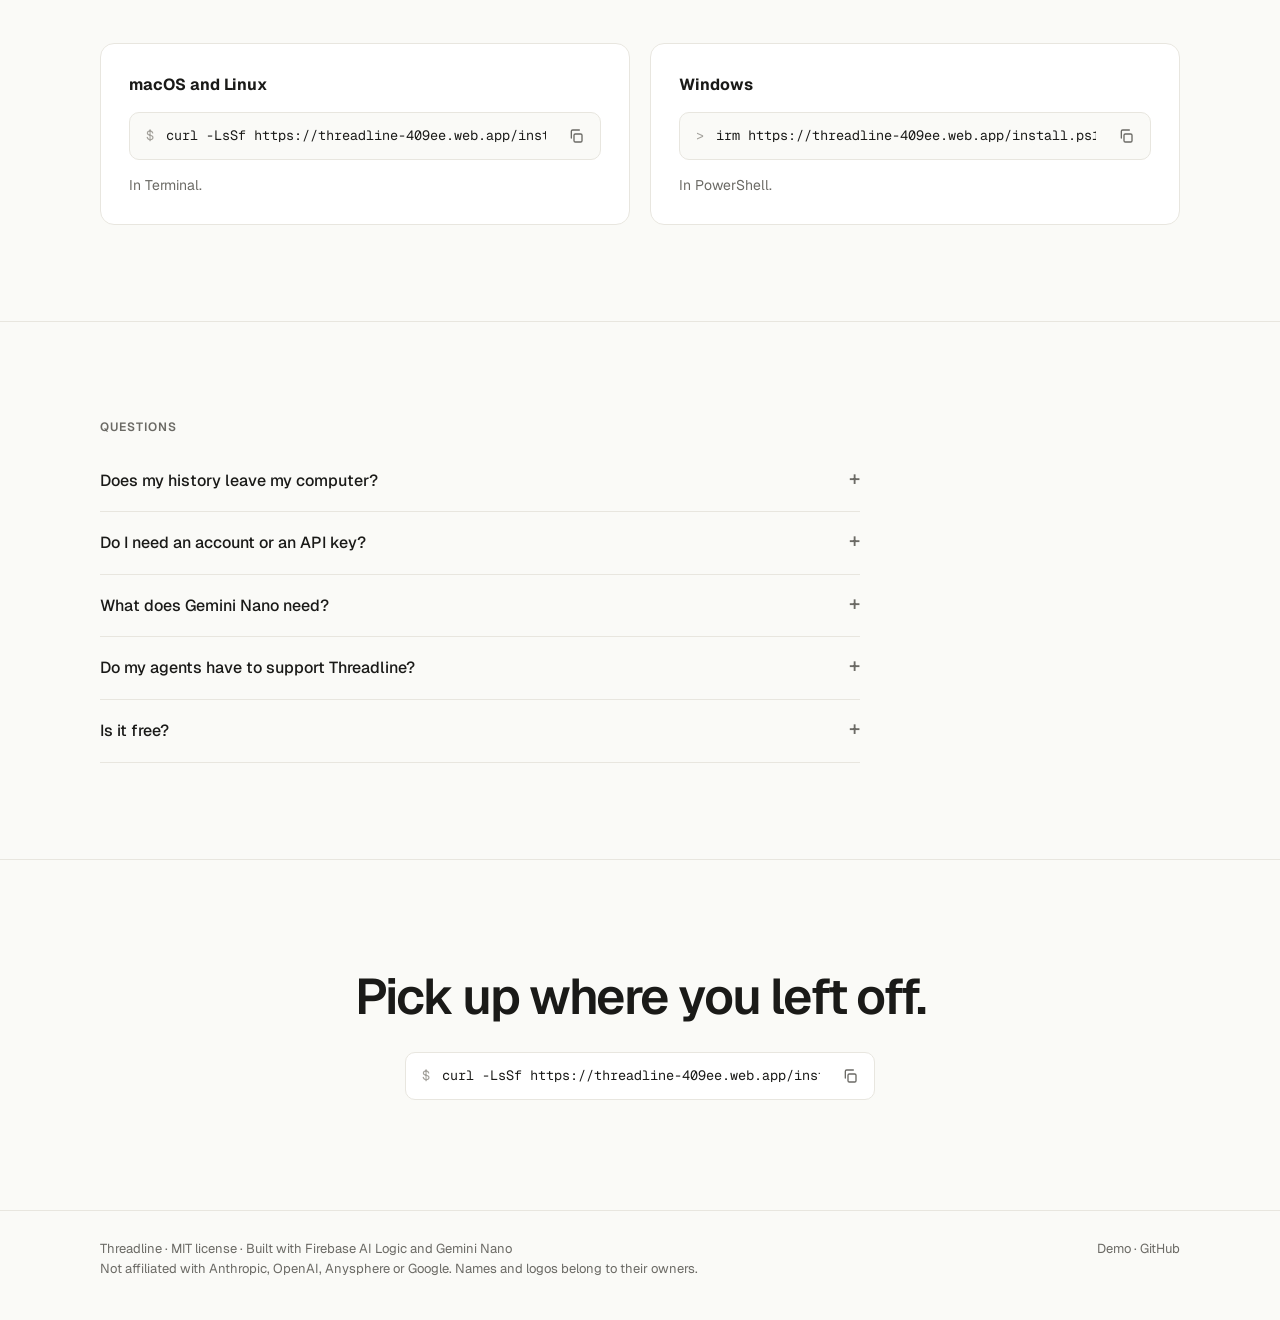
==== commit 6911cf79: "Switch the page and diagrams to the Geist font" ====
--- a/handoff_web/index.html
+++ b/handoff_web/index.html
@@ -8,7 +8,7 @@
   <link rel="icon" href="data:image/svg+xml,%3Csvg xmlns='http://www.w3.org/2000/svg' viewBox='0 0 24 24'%3E%3Cpath d='M3 15c3-7 6-7 9-3s6 4 9-3' stroke='%23D85A30' stroke-width='2.6' fill='none' stroke-linecap='round'/%3E%3C/svg%3E">
   <link rel="preconnect" href="https://fonts.googleapis.com">
   <link rel="preconnect" href="https://fonts.gstatic.com" crossorigin>
-  <link rel="stylesheet" href="https://fonts.googleapis.com/css2?family=Instrument+Serif:ital@0;1&family=Inter:wght@400;500;600&display=swap">
+  <link rel="stylesheet" href="https://fonts.googleapis.com/css2?family=Geist:wght@400;500;600;700&family=Geist+Mono:wght@400;500&display=swap">
   <link rel="stylesheet" href="style.css">
 </head>
 <body class="landing">
--- a/handoff_web/style.css
+++ b/handoff_web/style.css
@@ -2,9 +2,9 @@
 :root {
   --bg: #FAFAF7; --surface: #FFFFFF; --text: #1A1A18; --muted: #6B6A65; --faint: #A3A19B; --line: #E8E6DF;
   --accent: #D85A30; --accent-soft: #FBEDE6; --green: #2F7D4F; --green-soft: #E6F2EA; --red: #B3261E;
-  --serif: "Instrument Serif", "Iowan Old Style", Georgia, serif;
-  --sans: Inter, -apple-system, BlinkMacSystemFont, "Segoe UI", system-ui, sans-serif;
-  --mono: ui-monospace, "SF Mono", Menlo, Consolas, monospace;
+  --display: Geist, -apple-system, BlinkMacSystemFont, "Segoe UI", system-ui, sans-serif;
+  --sans: Geist, -apple-system, BlinkMacSystemFont, "Segoe UI", system-ui, sans-serif;
+  --mono: "Geist Mono", ui-monospace, "SF Mono", Menlo, Consolas, monospace;
   --radius: 10px; --shadow: 0 1px 2px rgba(20, 20, 18, .04), 0 8px 24px rgba(20, 20, 18, .06);
   color-scheme: light dark;
 }
@@ -66,8 +66,8 @@
 .nav nav a:hover { color: var(--text); }
 
 .hero { padding: 72px 0 40px; text-align: center; }
-.hero h1 { font: 400 clamp(44px, 7.4vw, 84px)/1.02 var(--serif); letter-spacing: -.02em; margin: 0 0 22px; }
-.hero h1 em { color: var(--accent); font-style: italic; }
+.hero h1 { font: 600 clamp(42px, 6.6vw, 76px)/1.04 var(--display); letter-spacing: -.045em; margin: 0 0 22px; }
+.hero h1 em { color: var(--accent); font-style: normal; }
 .hero p.lede { font-size: 18px; color: var(--muted); max-width: 560px; margin: 0 auto 36px; }
 .hero .actions { display: flex; flex-wrap: wrap; justify-content: center; align-items: center; gap: 12px; }
 .hero .command { width: 470px; }
@@ -87,7 +87,7 @@
 @media (prefers-reduced-motion: reduce) { .thread-figure .path, .thread-figure .node { animation: none; opacity: 1; stroke-dashoffset: 0; } }
 
 section.band { padding: 96px 0; border-top: 1px solid var(--line); }
-section.band h2 { font: 400 clamp(32px, 4.4vw, 48px)/1.1 var(--serif); letter-spacing: -.015em; margin: 0 0 16px; max-width: 720px; }
+section.band h2 { font: 600 clamp(28px, 3.8vw, 42px)/1.12 var(--display); letter-spacing: -.035em; margin: 0 0 16px; max-width: 720px; }
 section.band p.intro { color: var(--muted); font-size: 17px; max-width: 620px; margin: 0 0 48px; }
 
 .problem { display: grid; grid-template-columns: minmax(0, 1fr) minmax(0, 1fr); gap: 20px; }
@@ -139,7 +139,7 @@
 .faq details p { color: var(--muted); margin: 12px 0 0; font-size: 15px; }
 
 .closing { text-align: center; padding: 110px 0; border-top: 1px solid var(--line); }
-.closing h2 { font: 400 clamp(36px, 5vw, 56px)/1.05 var(--serif); margin: 0 0 28px; letter-spacing: -.02em; }
+.closing h2 { font: 600 clamp(32px, 4.4vw, 50px)/1.08 var(--display); margin: 0 0 28px; letter-spacing: -.04em; }
 .closing .command { width: 470px; margin: 0 auto; }
 footer.site { border-top: 1px solid var(--line); padding: 28px 0 40px; font-size: 13px; color: var(--muted); }
 footer.site .wrap { display: flex; justify-content: space-between; gap: 20px; flex-wrap: wrap; }
@@ -231,7 +231,7 @@
 .said span { display: block; font-size: 11.5px; font-weight: 600; color: var(--muted); margin-bottom: 4px; }
 
 /* Your day: each project you worked on, and its stretches of work. */
-.projects .day-node b { font-family: var(--serif); font-size: 18px; font-weight: 400; }
+.projects .day-node b { font-family: var(--display); font-size: 16px; font-weight: 600; letter-spacing: -.01em; }
 .day-list { list-style: none; margin: 0; padding: 0; }
 .day-list > li + li { margin-top: 26px; }
 .day-head { display: flex; align-items: baseline; gap: 10px; width: 100%; padding: 0 4px 6px; border: 0; border-bottom: 1px solid var(--line); background: none; text-align: left; font: inherit; color: inherit; }
@@ -249,7 +249,7 @@
 
 .reader { overflow-y: auto; padding: 56px 64px 96px; }
 .reader > div { max-width: 700px; margin: 0 auto; }
-.reader h1 { font: 400 40px/1.1 var(--serif); letter-spacing: -.015em; margin: 0 0 8px; }
+.reader h1 { font: 600 34px/1.15 var(--display); letter-spacing: -.035em; margin: 0 0 8px; }
 .block { margin-bottom: 52px; }
 .label { display: flex; align-items: baseline; gap: 12px; margin: 0 0 14px; font-size: 12px; font-weight: 600; letter-spacing: .08em; text-transform: uppercase; color: var(--muted); }
 button.link { border: 0; background: none; padding: 0; color: var(--accent); text-decoration: underline; text-underline-offset: 3px; font: inherit; }
